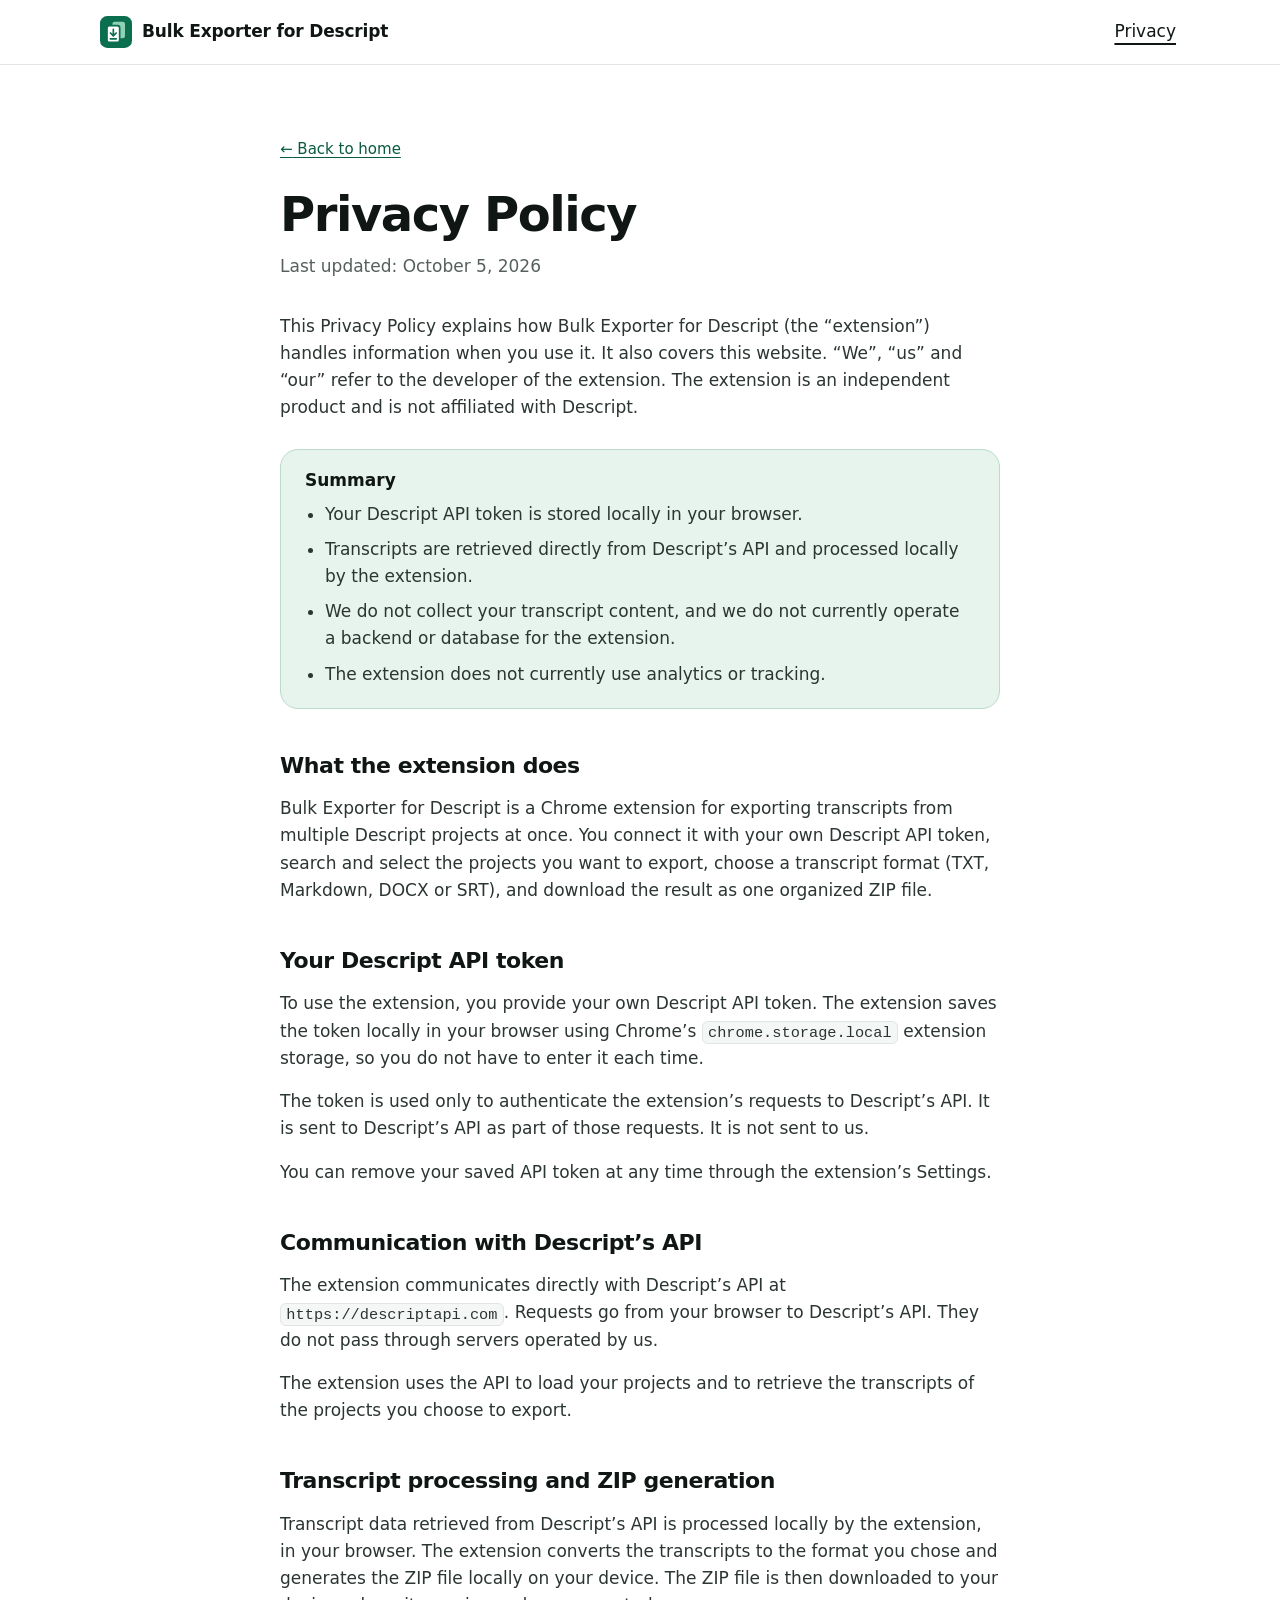
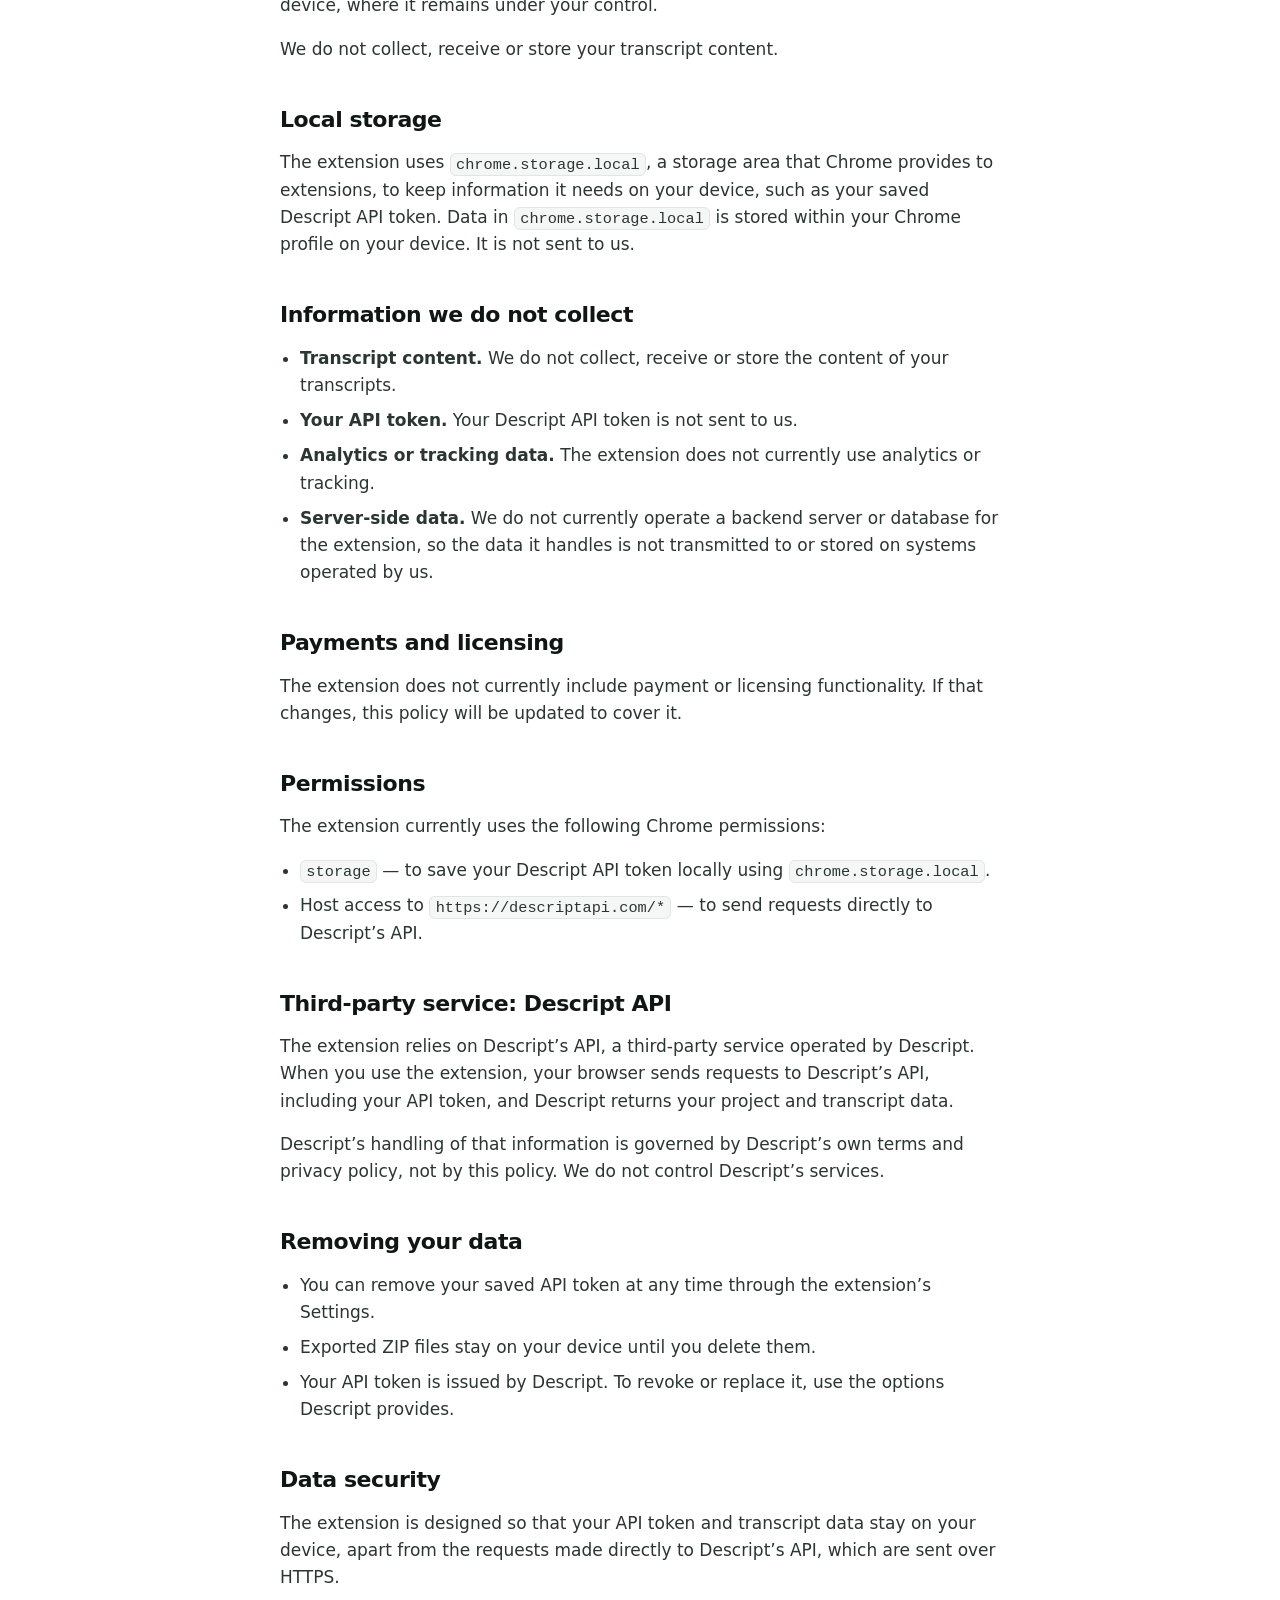
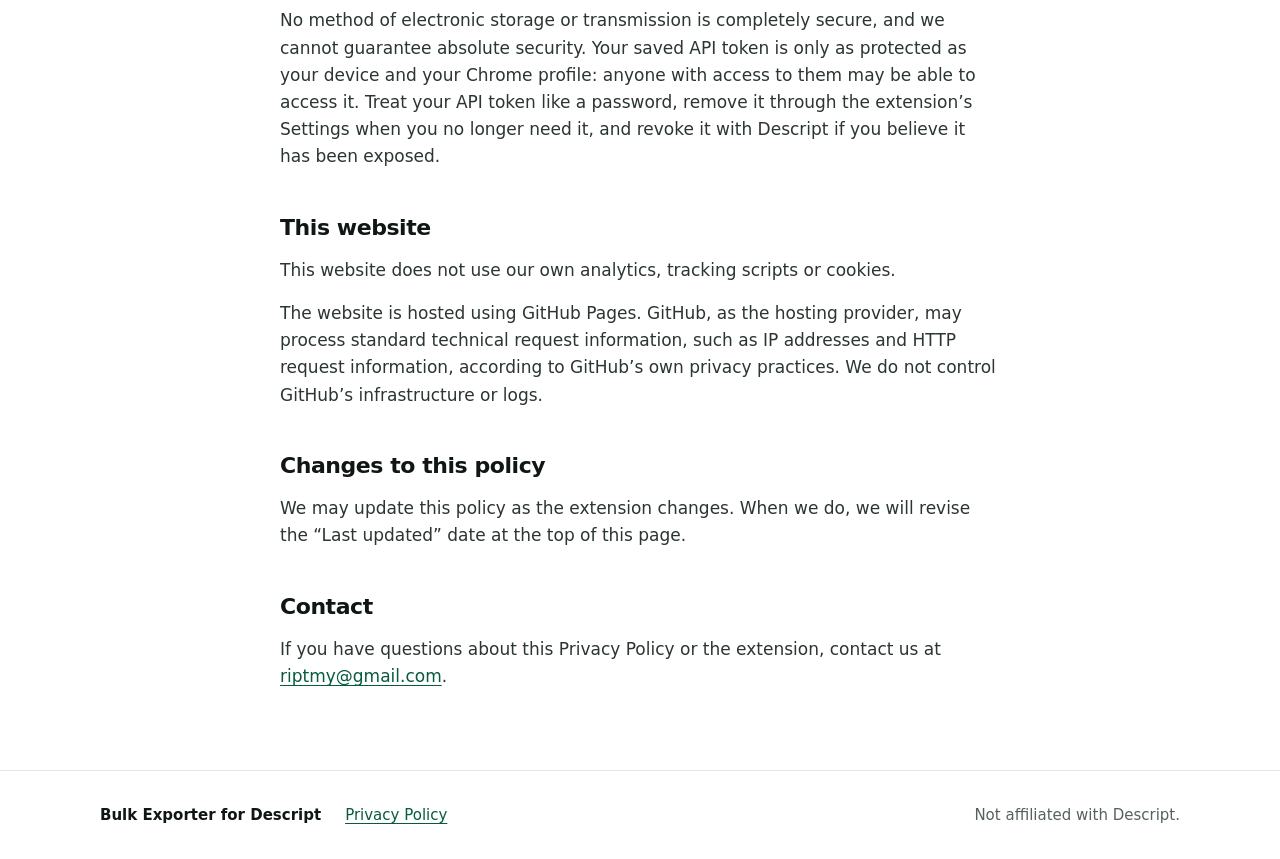
==== privacy.html @ dbeac1ea "Add Bulk Exporter product website" ====
<!doctype html>
<html lang="en">
<head>
  <meta charset="utf-8">
  <meta name="viewport" content="width=device-width, initial-scale=1">
  <title>Privacy Policy — Bulk Exporter for Descript</title>
  <meta name="description" content="How Bulk Exporter for Descript handles your Descript API token and transcript data.">
  <meta property="og:type" content="website">
  <meta property="og:site_name" content="Bulk Exporter for Descript">
  <meta property="og:title" content="Privacy Policy — Bulk Exporter for Descript">
  <meta property="og:description" content="How Bulk Exporter for Descript handles your Descript API token and transcript data.">
  <meta property="og:url" content="https://distortion0.github.io/bulk-exporter-site/privacy.html">
  <meta property="og:locale" content="en_US">
  <link rel="icon" type="image/svg+xml" href="assets/brand-mark.svg">
  <link rel="stylesheet" href="styles.css">
</head>
<body>
  <a class="skip-link" href="#main">Skip to content</a>

  <header class="site-header">
    <div class="container header-inner">
      <a class="brand" href="index.html">
        <img src="assets/brand-mark.svg" alt="" width="32" height="32">
        <span>Bulk Exporter for Descript</span>
      </a>
      <nav aria-label="Primary">
        <a class="nav-link" href="privacy.html" aria-current="page">Privacy</a>
      </nav>
    </div>
  </header>

  <main id="main" class="policy">
    <article class="container container--narrow">
      <p class="back-link"><a href="index.html"><span aria-hidden="true">←</span> Back to home</a></p>

      <h1>Privacy Policy</h1>
      <p class="policy-meta">Last updated: <time datetime="2026-10-05">October 5, 2026</time></p>

      <div class="policy-body">
        <p>This Privacy Policy explains how Bulk Exporter for Descript (the “extension”) handles information when you use it. It also covers this website. “We”, “us” and “our” refer to the developer of the extension. The extension is an independent product and is not affiliated with Descript.</p>

        <section class="summary" aria-labelledby="summary-title">
          <h2 id="summary-title">Summary</h2>
          <ul>
            <li>Your Descript API token is stored locally in your browser.</li>
            <li>Transcripts are retrieved directly from Descript’s API and processed locally by the extension.</li>
            <li>We do not collect your transcript content, and we do not currently operate a backend or database for the extension.</li>
            <li>The extension does not currently use analytics or tracking.</li>
          </ul>
        </section>

        <h2>What the extension does</h2>
        <p>Bulk Exporter for Descript is a Chrome extension for exporting transcripts from multiple Descript projects at once. You connect it with your own Descript API token, search and select the projects you want to export, choose a transcript format (TXT, Markdown, DOCX or SRT), and download the result as one organized ZIP file.</p>

        <h2>Your Descript API token</h2>
        <p>To use the extension, you provide your own Descript API token. The extension saves the token locally in your browser using Chrome’s <code>chrome.storage.local</code> extension storage, so you do not have to enter it each time.</p>
        <p>The token is used only to authenticate the extension’s requests to Descript’s API. It is sent to Descript’s API as part of those requests. It is not sent to us.</p>
        <p>You can remove your saved API token at any time through the extension’s Settings.</p>

        <h2>Communication with Descript’s API</h2>
        <p>The extension communicates directly with Descript’s API at <code>https://descriptapi.com</code>. Requests go from your browser to Descript’s API. They do not pass through servers operated by us.</p>
        <p>The extension uses the API to load your projects and to retrieve the transcripts of the projects you choose to export.</p>

        <h2>Transcript processing and ZIP generation</h2>
        <p>Transcript data retrieved from Descript’s API is processed locally by the extension, in your browser. The extension converts the transcripts to the format you chose and generates the ZIP file locally on your device. The ZIP file is then downloaded to your device, where it remains under your control.</p>
        <p>We do not collect, receive or store your transcript content.</p>

        <h2>Local storage</h2>
        <p>The extension uses <code>chrome.storage.local</code>, a storage area that Chrome provides to extensions, to keep information it needs on your device, such as your saved Descript API token. Data in <code>chrome.storage.local</code> is stored within your Chrome profile on your device. It is not sent to us.</p>

        <h2>Information we do not collect</h2>
        <ul>
          <li><strong>Transcript content.</strong> We do not collect, receive or store the content of your transcripts.</li>
          <li><strong>Your API token.</strong> Your Descript API token is not sent to us.</li>
          <li><strong>Analytics or tracking data.</strong> The extension does not currently use analytics or tracking.</li>
          <li><strong>Server-side data.</strong> We do not currently operate a backend server or database for the extension, so the data it handles is not transmitted to or stored on systems operated by us.</li>
        </ul>

        <h2>Payments and licensing</h2>
        <p>The extension does not currently include payment or licensing functionality. If that changes, this policy will be updated to cover it.</p>

        <h2>Permissions</h2>
        <p>The extension currently uses the following Chrome permissions:</p>
        <ul>
          <li><code>storage</code> — to save your Descript API token locally using <code>chrome.storage.local</code>.</li>
          <li>Host access to <code>https://descriptapi.com/*</code> — to send requests directly to Descript’s API.</li>
        </ul>

        <h2>Third-party service: Descript API</h2>
        <p>The extension relies on Descript’s API, a third-party service operated by Descript. When you use the extension, your browser sends requests to Descript’s API, including your API token, and Descript returns your project and transcript data.</p>
        <p>Descript’s handling of that information is governed by Descript’s own terms and privacy policy, not by this policy. We do not control Descript’s services.</p>

        <h2>Removing your data</h2>
        <ul>
          <li>You can remove your saved API token at any time through the extension’s Settings.</li>
          <li>Exported ZIP files stay on your device until you delete them.</li>
          <li>Your API token is issued by Descript. To revoke or replace it, use the options Descript provides.</li>
        </ul>

        <h2>Data security</h2>
        <p>The extension is designed so that your API token and transcript data stay on your device, apart from the requests made directly to Descript’s API, which are sent over HTTPS.</p>
        <p>No method of electronic storage or transmission is completely secure, and we cannot guarantee absolute security. Your saved API token is only as protected as your device and your Chrome profile: anyone with access to them may be able to access it. Treat your API token like a password, remove it through the extension’s Settings when you no longer need it, and revoke it with Descript if you believe it has been exposed.</p>

        <h2>This website</h2>
        <p>This website does not use our own analytics, tracking scripts or cookies.</p>
        <p>The website is hosted using GitHub Pages. GitHub, as the hosting provider, may process standard technical request information, such as IP addresses and HTTP request information, according to GitHub’s own privacy practices. We do not control GitHub’s infrastructure or logs.</p>

        <h2>Changes to this policy</h2>
        <p>We may update this policy as the extension changes. When we do, we will revise the “Last updated” date at the top of this page.</p>

        <h2>Contact</h2>
        <p>If you have questions about this Privacy Policy or the extension, contact us at <a href="mailto:riptmy@gmail.com">riptmy@gmail.com</a>.</p>
      </div>
    </article>
  </main>

  <footer class="site-footer">
    <div class="container footer-inner">
      <p class="footer-name">Bulk Exporter for Descript</p>
      <p><a href="privacy.html" aria-current="page">Privacy Policy</a></p>
      <p class="footer-note">Not affiliated with Descript.</p>
    </div>
  </footer>
</body>
</html>
---- styles.css ----
/* Bulk Exporter for Descript — site styles */

:root {
  color-scheme: light;

  --bg: #ffffff;
  --bg-subtle: #f5f7f6;
  --ink: #0f1614;
  --text: #2b3531;
  --muted: #56615c;
  --line: #e1e6e3;
  --line-strong: #c9d1cd;
  --accent: #0b6e4f;
  --accent-strong: #085a40;
  --accent-soft: #e7f4ee;
  --accent-line: #b9dccb;

  --radius-sm: 6px;
  --radius: 12px;
  --radius-lg: 18px;
  --container: 1080px;

  --font-sans: system-ui, -apple-system, "Segoe UI", Roboto, "Helvetica Neue", Arial, sans-serif;
  --font-mono: ui-monospace, SFMono-Regular, Menlo, Consolas, "Liberation Mono", monospace;
}

/* Base */

*,
*::before,
*::after {
  box-sizing: border-box;
}

html {
  -webkit-text-size-adjust: 100%;
  text-size-adjust: 100%;
}

body {
  margin: 0;
  background: var(--bg);
  color: var(--text);
  font-family: var(--font-sans);
  font-size: 1.0625rem;
  line-height: 1.6;
  -webkit-font-smoothing: antialiased;
}

h1,
h2,
h3,
p,
ul,
ol {
  margin: 0;
}

h1,
h2,
h3 {
  color: var(--ink);
  font-weight: 700;
  text-wrap: balance;
}

h1 {
  font-size: clamp(2.25rem, 1.4rem + 3.6vw, 3.75rem);
  line-height: 1.05;
  letter-spacing: -0.03em;
}

h2 {
  font-size: clamp(1.5rem, 1.2rem + 1.4vw, 2rem);
  line-height: 1.2;
  letter-spacing: -0.02em;
}

h3 {
  font-size: 1.1875rem;
  line-height: 1.3;
  letter-spacing: -0.01em;
}

img,
svg {
  display: block;
  max-width: 100%;
}

a {
  color: var(--accent-strong);
  text-decoration-thickness: 1px;
  text-underline-offset: 0.18em;
  transition: color 0.15s ease;
}

a:hover {
  color: var(--ink);
}

:focus-visible {
  outline: 3px solid var(--accent);
  outline-offset: 3px;
  border-radius: 4px;
}

code {
  font-family: var(--font-mono);
  font-size: 0.9em;
  padding: 0.1em 0.35em;
  background: var(--bg-subtle);
  border: 1px solid var(--line);
  border-radius: var(--radius-sm);
  overflow-wrap: anywhere;
}

.container {
  width: min(100% - 2.5rem, var(--container));
  margin-inline: auto;
}

.container--narrow {
  --container: 720px;
}

.skip-link {
  position: absolute;
  top: -4rem;
  left: 1rem;
  z-index: 10;
  padding: 0.6rem 1rem;
  background: var(--ink);
  color: #ffffff;
  border-radius: var(--radius-sm);
}

.skip-link:hover {
  color: #ffffff;
}

.skip-link:focus {
  top: 1rem;
}

.sprite {
  position: absolute;
  width: 0;
  height: 0;
  overflow: hidden;
}

.icon {
  fill: none;
  stroke: currentColor;
  stroke-width: 1.75;
  stroke-linecap: round;
  stroke-linejoin: round;
}

/* Header */

.site-header {
  border-bottom: 1px solid var(--line);
}

.header-inner {
  display: flex;
  align-items: center;
  justify-content: space-between;
  gap: 1rem;
  min-height: 4rem;
}

.brand {
  display: inline-flex;
  align-items: center;
  gap: 0.625rem;
  min-width: 0;
  color: var(--ink);
  font-weight: 600;
  line-height: 1.25;
  letter-spacing: -0.01em;
  text-decoration: none;
}

.brand img {
  flex: none;
  width: 2rem;
  height: 2rem;
}

.nav-link {
  padding: 0.5rem 0.25rem;
  color: var(--text);
  font-weight: 500;
  text-decoration: none;
}

.nav-link:hover {
  color: var(--accent-strong);
  text-decoration: underline;
}

.nav-link[aria-current="page"] {
  color: var(--ink);
  text-decoration: underline;
  text-decoration-thickness: 2px;
  text-underline-offset: 0.35em;
}

/* Hero */

.hero {
  padding: clamp(3rem, 8vw, 6rem) 0 clamp(3rem, 8vw, 5.5rem);
}

.hero-inner {
  display: grid;
  grid-template-columns: minmax(0, 1.2fr) minmax(0, 0.8fr);
  gap: clamp(2rem, 5vw, 4.5rem);
  align-items: center;
}

.kicker {
  margin-bottom: 1rem;
  color: var(--accent-strong);
  font-size: 0.9375rem;
  font-weight: 600;
}

.hero-lead {
  max-width: 34rem;
  margin-top: 1.25rem;
  font-size: clamp(1.0625rem, 1rem + 0.5vw, 1.25rem);
  line-height: 1.5;
}

.hero-formats {
  margin-top: 0.75rem;
  color: var(--muted);
}

.status {
  display: inline-flex;
  align-items: center;
  gap: 0.625rem;
  margin-top: 2rem;
  padding: 0.8rem 1.25rem 0.8rem 1.1rem;
  background: var(--accent-soft);
  border: 1px solid var(--accent-line);
  border-radius: 999px;
  color: var(--accent-strong);
  font-weight: 600;
  line-height: 1.2;
}

.status-dot {
  flex: none;
  width: 0.625rem;
  height: 0.625rem;
  background: var(--accent);
  border-radius: 50%;
}

/* Hero illustration (decorative) */

.hero-visual {
  padding: 1.25rem;
  background: var(--bg-subtle);
  border: 1px solid var(--line);
  border-radius: var(--radius-lg);
}

.pick {
  display: flex;
  align-items: center;
  gap: 0.75rem;
  padding: 0.8rem 0.9rem;
  background: var(--bg);
  border: 1px solid var(--line);
  border-radius: var(--radius);
}

.pick + .pick {
  margin-top: 0.625rem;
}

.pick-box {
  display: grid;
  flex: none;
  place-items: center;
  width: 1.25rem;
  height: 1.25rem;
  border: 1.5px solid var(--line-strong);
  border-radius: var(--radius-sm);
}

.pick.is-on .pick-box {
  background: var(--accent);
  border-color: var(--accent);
}

.pick.is-on .pick-box::after {
  content: "";
  width: 0.32rem;
  height: 0.6rem;
  border: solid #ffffff;
  border-width: 0 2px 2px 0;
  transform: translateY(-1px) rotate(45deg);
}

.pick-icon {
  flex: none;
  width: 1.25rem;
  height: 1.25rem;
  color: var(--muted);
}

.bar {
  height: 0.5rem;
  background: var(--line-strong);
  border-radius: 999px;
}

.bar--w1 { width: 58%; }
.bar--w2 { width: 40%; }
.bar--w3 { width: 66%; }
.bar--w4 { width: 48%; }

.pick:not(.is-on) .pick-icon,
.pick:not(.is-on) .bar {
  opacity: 0.55;
}

.flow {
  display: grid;
  place-items: center;
  padding: 0.75rem 0;
  color: var(--accent);
}

.flow svg {
  width: 1.5rem;
  height: 1.5rem;
  stroke-width: 2;
}

.zip {
  display: flex;
  align-items: center;
  gap: 0.75rem;
  padding: 0.9rem;
  background: var(--accent-soft);
  border: 1px solid var(--accent-line);
  border-radius: var(--radius);
  color: var(--accent-strong);
}

.zip svg {
  flex: none;
  width: 1.5rem;
  height: 1.5rem;
}

.zip .bar {
  width: 46%;
  background: var(--accent-line);
}

.zip-tag {
  margin-left: auto;
  padding: 0.2rem 0.5rem;
  background: var(--bg);
  border: 1px solid var(--accent-line);
  border-radius: var(--radius-sm);
  font-family: var(--font-mono);
  font-size: 0.8125rem;
  font-weight: 600;
  line-height: 1.2;
}

/* Sections */

.section {
  padding: clamp(3rem, 7vw, 5rem) 0;
}

.section--subtle {
  background: var(--bg-subtle);
}

.eyebrow {
  margin-bottom: 0.75rem;
  color: var(--accent-strong);
  font-size: 0.8125rem;
  font-weight: 600;
  letter-spacing: 0.08em;
  text-transform: uppercase;
}

/* How it works */

.steps {
  display: grid;
  grid-template-columns: repeat(3, minmax(0, 1fr));
  gap: 1.25rem;
  margin-top: 2rem;
  padding: 0;
  list-style: none;
}

.step {
  padding: 1.5rem;
  background: var(--bg);
  border: 1px solid var(--line);
  border-radius: var(--radius-lg);
}

.step-num {
  display: grid;
  place-items: center;
  width: 2rem;
  height: 2rem;
  margin-bottom: 1rem;
  background: var(--accent);
  border-radius: 50%;
  color: #ffffff;
  font-size: 0.9375rem;
  font-weight: 700;
}

.step p {
  margin-top: 0.375rem;
}

/* Privacy summary */

.split {
  display: grid;
  grid-template-columns: minmax(0, 0.85fr) minmax(0, 1.15fr);
  gap: clamp(2rem, 5vw, 4rem);
  align-items: start;
}

.split-lead {
  max-width: 30rem;
  margin-top: 1rem;
}

.split-link {
  margin-top: 1.25rem;
  font-weight: 600;
}

.facts {
  padding: 0;
  border: 1px solid var(--line);
  border-radius: var(--radius-lg);
  list-style: none;
}

.facts li {
  display: flex;
  align-items: flex-start;
  gap: 0.875rem;
  padding: 1rem 1.25rem;
}

.facts li + li {
  border-top: 1px solid var(--line);
}

.facts svg {
  flex: none;
  width: 1.25rem;
  height: 1.25rem;
  margin-top: 0.2rem;
  color: var(--accent);
  stroke-width: 2.25;
}

/* Formats */

.formats {
  display: grid;
  grid-template-columns: repeat(4, minmax(0, 1fr));
  gap: 1rem;
  margin-top: 2rem;
  padding: 0;
  list-style: none;
}

.format {
  padding: 1.125rem 1.25rem;
  background: var(--bg);
  border: 1px solid var(--line);
  border-radius: var(--radius);
}

.format-ext {
  display: inline-block;
  padding: 0.15rem 0.45rem;
  background: var(--accent-soft);
  border-radius: var(--radius-sm);
  color: var(--accent-strong);
  font-family: var(--font-mono);
  font-size: 0.8125rem;
  line-height: 1.4;
}

.format-name {
  display: block;
  margin-top: 0.75rem;
  color: var(--ink);
  font-size: 1.125rem;
  font-weight: 600;
  line-height: 1.3;
}

.format-desc {
  display: block;
  color: var(--muted);
  font-size: 0.9375rem;
}

/* Footer */

.site-footer {
  padding: 2rem 0;
  border-top: 1px solid var(--line);
  color: var(--muted);
  font-size: 0.9375rem;
}

.footer-inner {
  display: flex;
  flex-wrap: wrap;
  align-items: center;
  gap: 0.5rem 1.5rem;
}

.footer-name {
  color: var(--ink);
  font-weight: 600;
}

.footer-note {
  margin-left: auto;
}

/* Privacy Policy page */

.policy {
  padding: clamp(2.5rem, 6vw, 4.5rem) 0 clamp(3rem, 7vw, 5rem);
}

.back-link {
  margin-bottom: 1.75rem;
  font-size: 0.9375rem;
}

.policy h1 {
  font-size: clamp(2rem, 1.5rem + 2.4vw, 3rem);
}

.policy-meta {
  margin-top: 0.875rem;
  color: var(--muted);
}

.policy-body {
  margin-top: 2rem;
}

.policy-body > * + * {
  margin-top: 1rem;
}

.policy-body > h2 {
  margin-top: 2.75rem;
  font-size: 1.375rem;
}

.policy-body ul {
  padding-left: 1.25rem;
}

.policy-body li + li {
  margin-top: 0.5rem;
}

.summary {
  margin-top: 1.75rem;
  padding: 1.25rem 1.5rem;
  background: var(--accent-soft);
  border: 1px solid var(--accent-line);
  border-radius: var(--radius-lg);
}

.summary h2 {
  font-size: 1.0625rem;
  letter-spacing: 0;
}

.summary ul {
  margin-top: 0.625rem;
}

/* Responsive */

@media (max-width: 860px) {
  .hero-inner,
  .split {
    grid-template-columns: minmax(0, 1fr);
  }

  .hero-visual {
    max-width: 30rem;
  }
}

@media (max-width: 720px) {
  .steps {
    grid-template-columns: minmax(0, 1fr);
  }
}

@media (max-width: 640px) {
  .formats {
    grid-template-columns: repeat(2, minmax(0, 1fr));
  }

  .footer-note {
    width: 100%;
    margin-left: 0;
  }
}

@media (max-width: 420px) {
  .brand {
    font-size: 0.9375rem;
  }
}

@media (prefers-reduced-motion: reduce) {
  *,
  *::before,
  *::after {
    transition: none !important;
    animation: none !important;
    scroll-behavior: auto !important;
  }
}
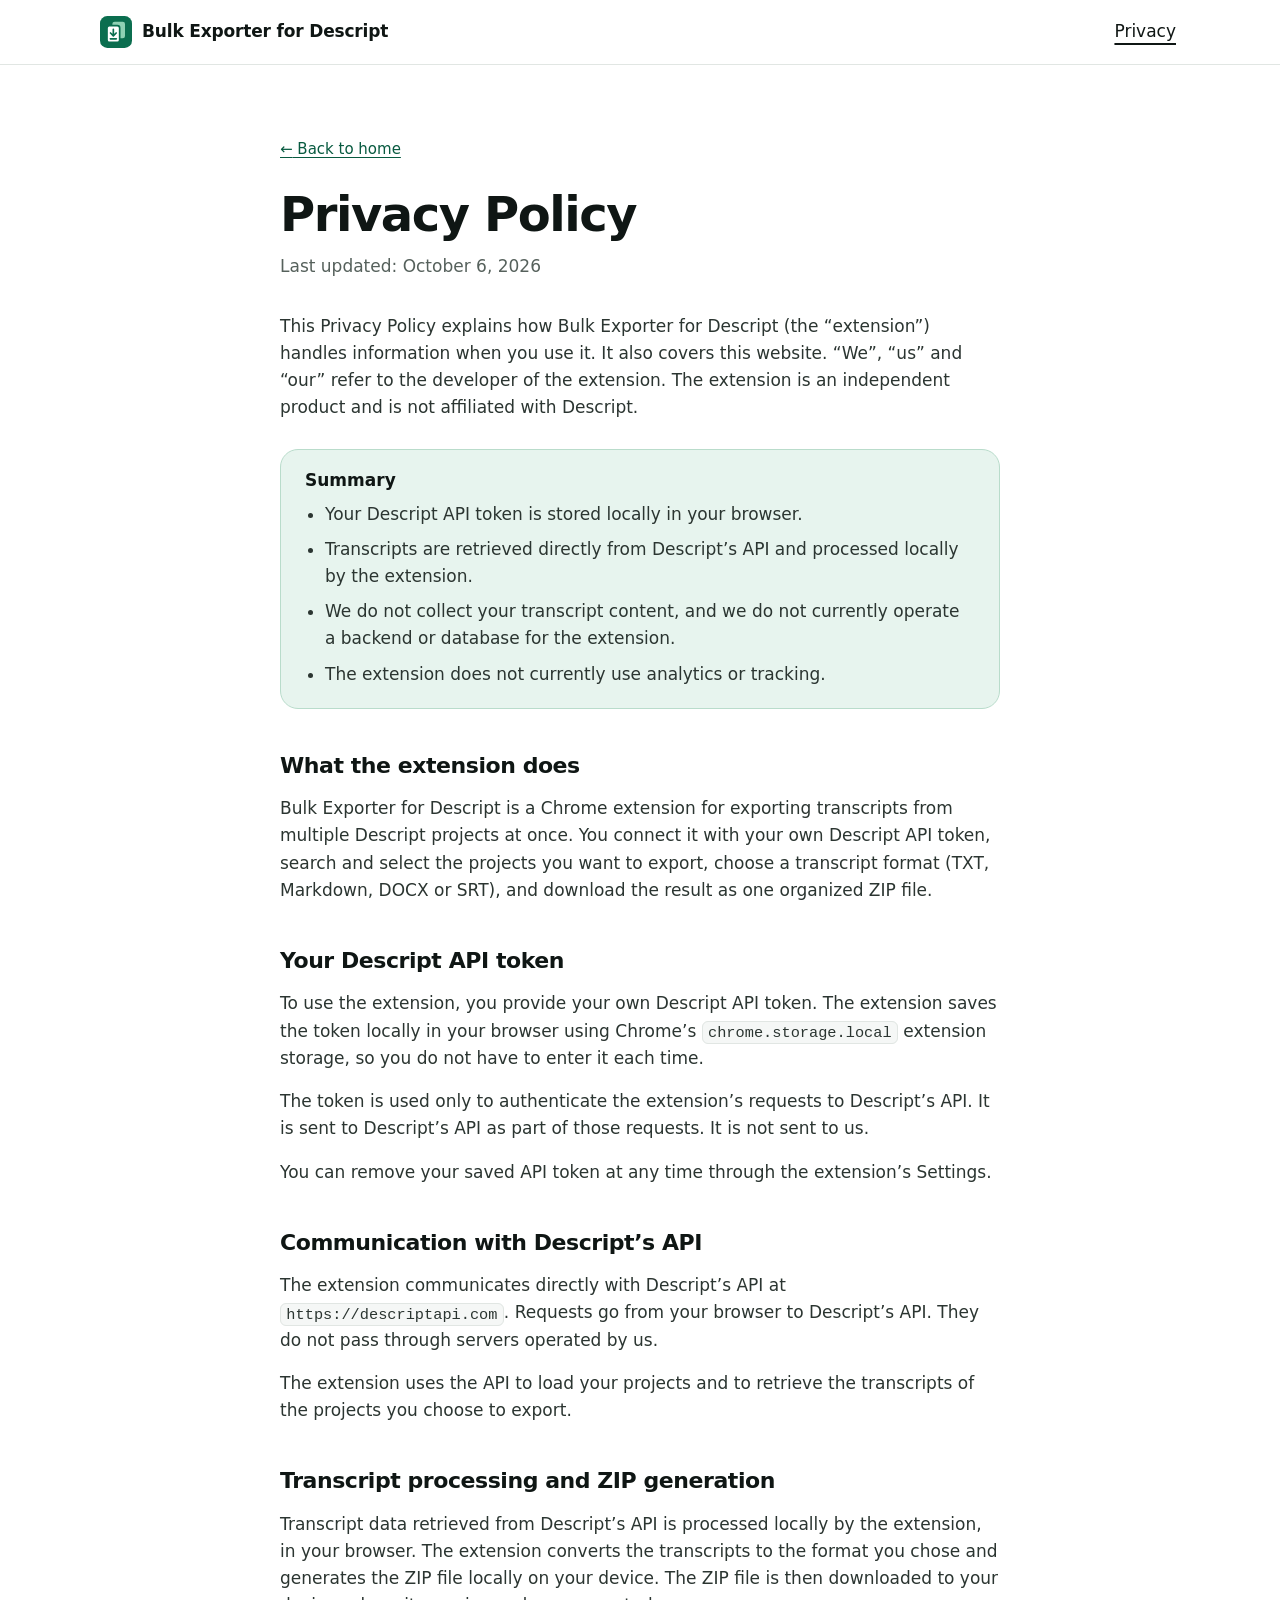
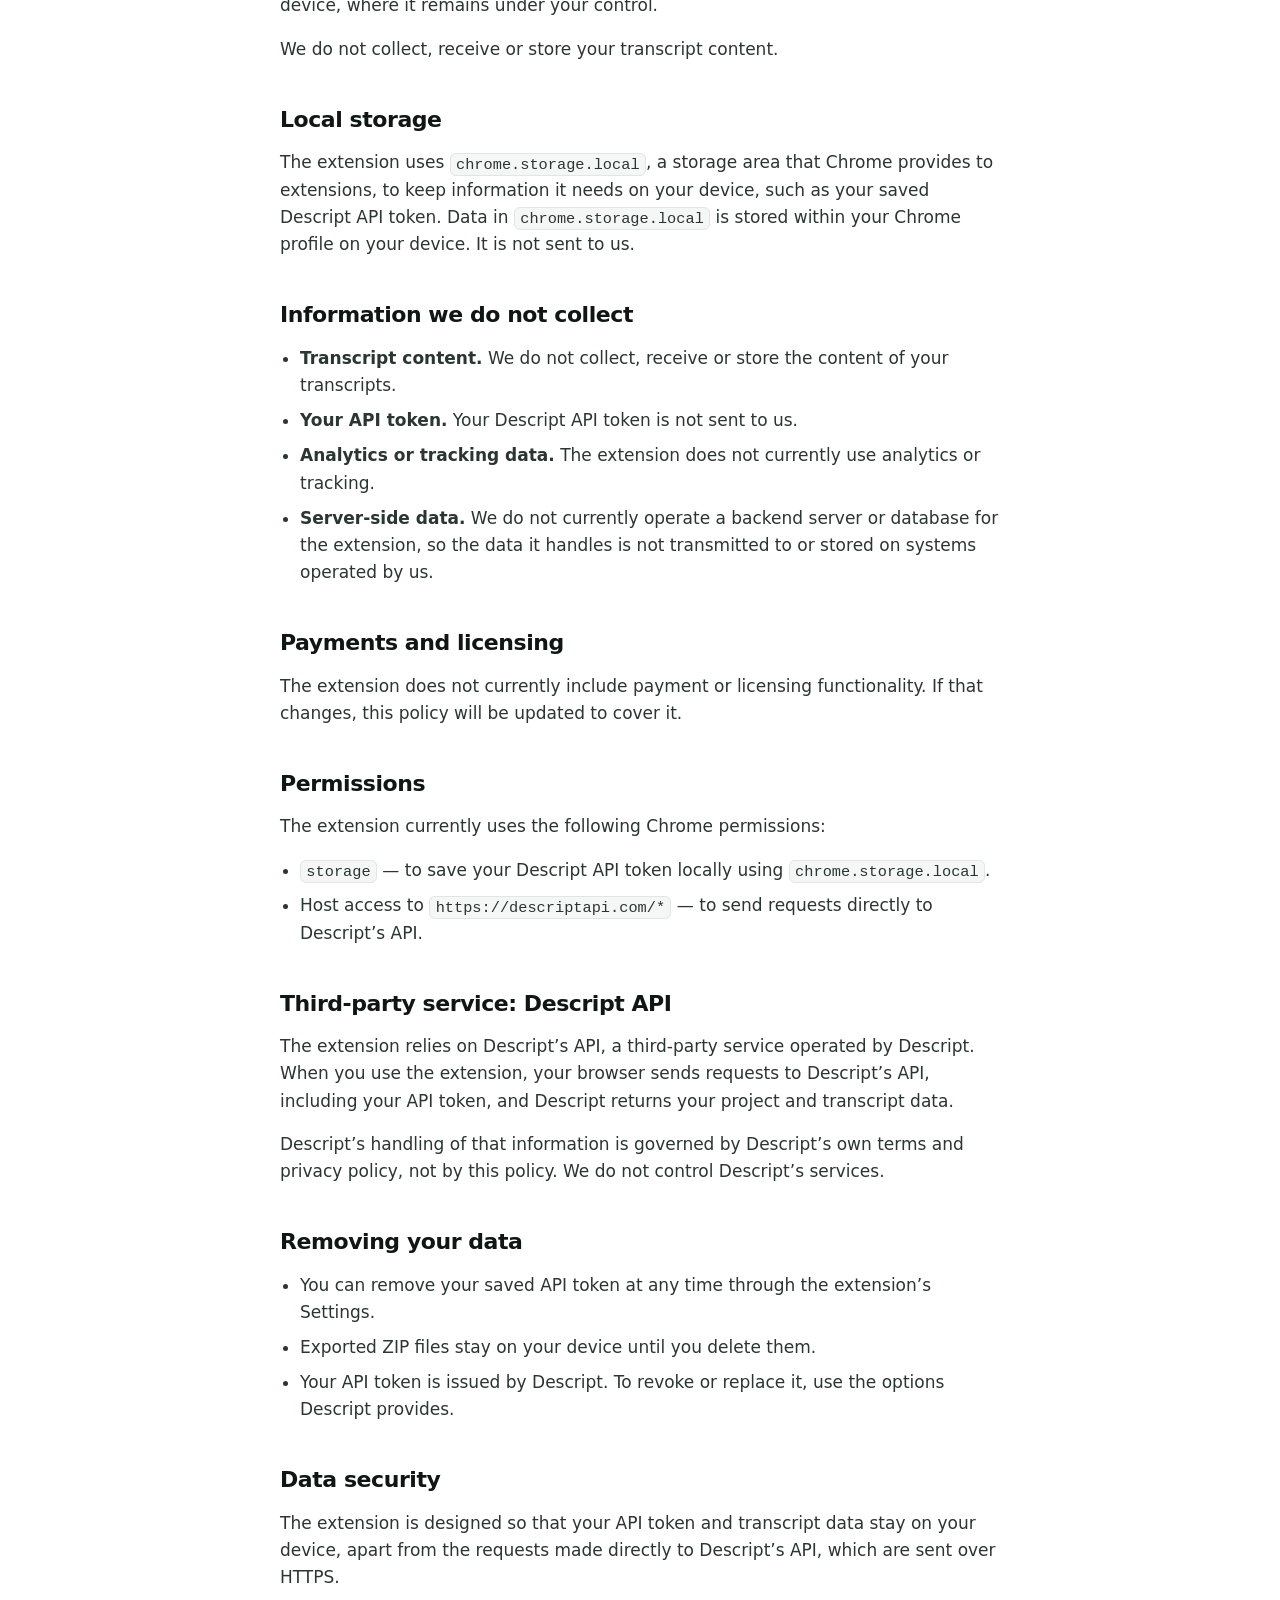
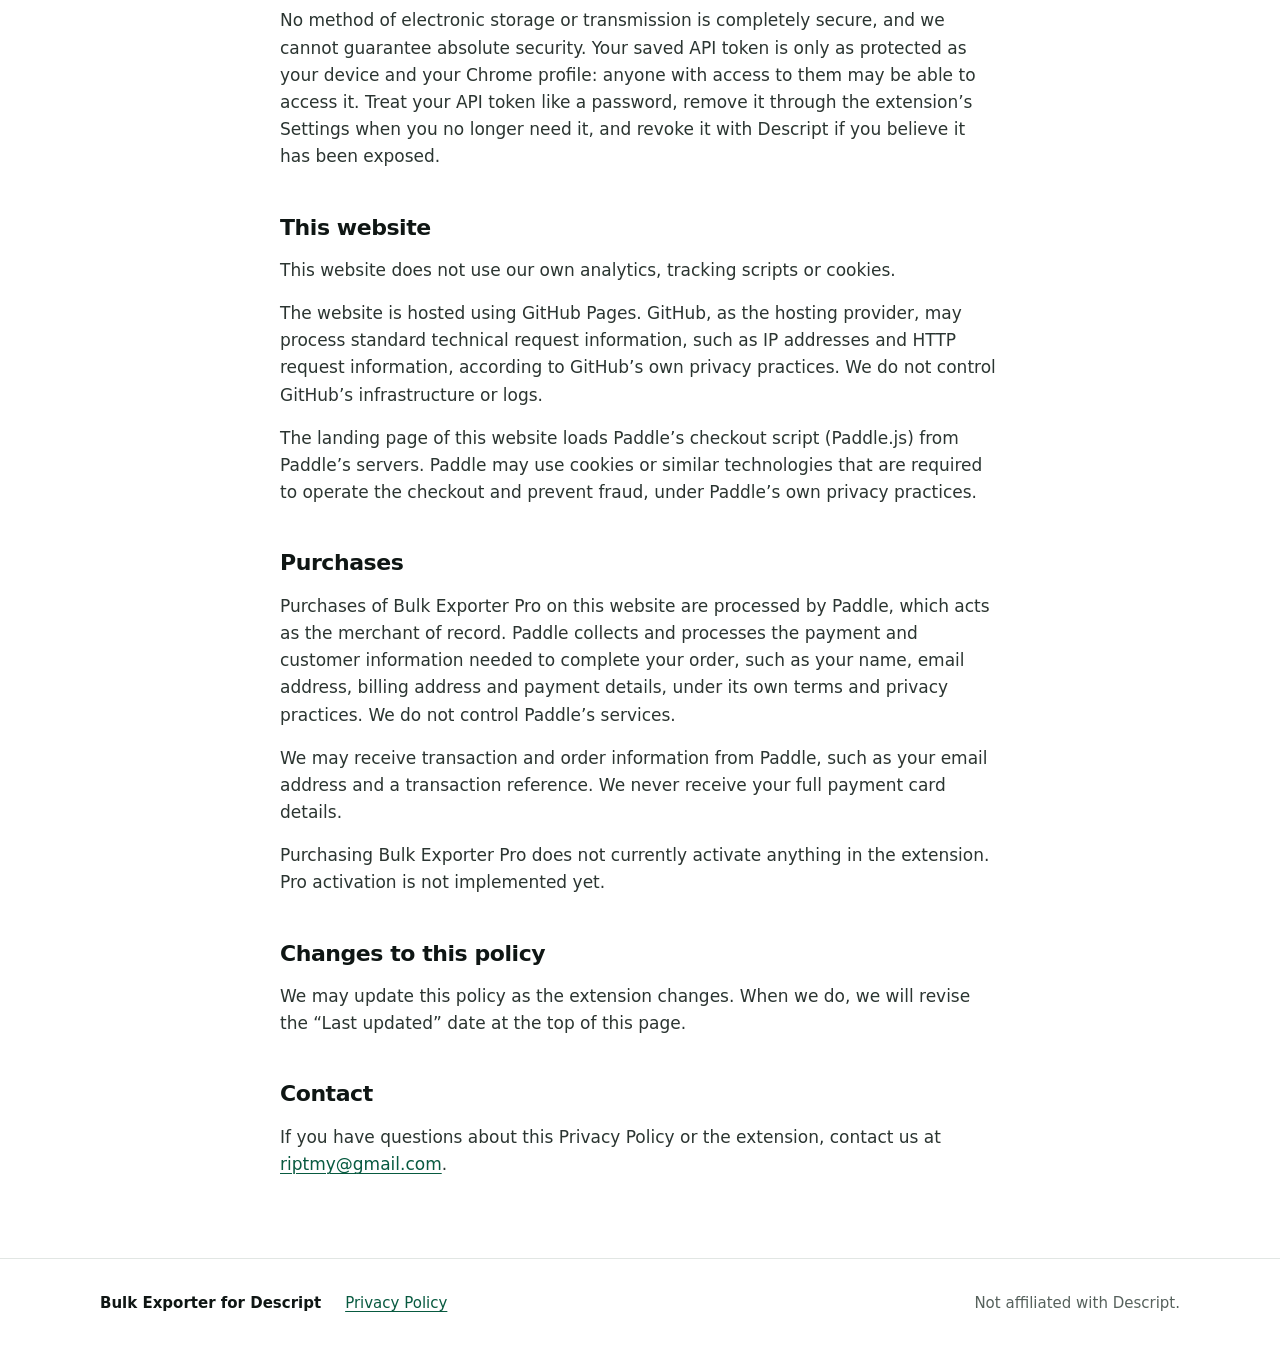
==== commit c8919b2a: "Add Paddle sandbox checkout for Pro Wire up Paddle.js (sandbox) on the landing page with a Buy Pro b" ====
--- a/privacy.html
+++ b/privacy.html
@@ -34,7 +34,7 @@
       <p class="back-link"><a href="index.html"><span aria-hidden="true">←</span> Back to home</a></p>
 
       <h1>Privacy Policy</h1>
-      <p class="policy-meta">Last updated: <time datetime="2026-10-05">October 5, 2026</time></p>
+      <p class="policy-meta">Last updated: <time datetime="2026-10-06">October 6, 2026</time></p>
 
       <div class="policy-body">
         <p>This Privacy Policy explains how Bulk Exporter for Descript (the “extension”) handles information when you use it. It also covers this website. “We”, “us” and “our” refer to the developer of the extension. The extension is an independent product and is not affiliated with Descript.</p>
@@ -104,6 +104,12 @@
         <h2>This website</h2>
         <p>This website does not use our own analytics, tracking scripts or cookies.</p>
         <p>The website is hosted using GitHub Pages. GitHub, as the hosting provider, may process standard technical request information, such as IP addresses and HTTP request information, according to GitHub’s own privacy practices. We do not control GitHub’s infrastructure or logs.</p>
+        <p>The landing page of this website loads Paddle’s checkout script (Paddle.js) from Paddle’s servers. Paddle may use cookies or similar technologies that are required to operate the checkout and prevent fraud, under Paddle’s own privacy practices.</p>
+
+        <h2>Purchases</h2>
+        <p>Purchases of Bulk Exporter Pro on this website are processed by Paddle, which acts as the merchant of record. Paddle collects and processes the payment and customer information needed to complete your order, such as your name, email address, billing address and payment details, under its own terms and privacy practices. We do not control Paddle’s services.</p>
+        <p>We may receive transaction and order information from Paddle, such as your email address and a transaction reference. We never receive your full payment card details.</p>
+        <p>Purchasing Bulk Exporter Pro does not currently activate anything in the extension. Pro activation is not implemented yet.</p>
 
         <h2>Changes to this policy</h2>
         <p>We may update this policy as the extension changes. When we do, we will revise the “Last updated” date at the top of this page.</p>
--- a/styles.css
+++ b/styles.css
@@ -263,6 +263,84 @@
   border-radius: 50%;
 }
 
+/* Pro purchase */
+
+.hero-actions {
+  display: flex;
+  flex-wrap: wrap;
+  align-items: center;
+  gap: 0.75rem;
+  margin-top: 2rem;
+}
+
+.hero-actions .status {
+  margin-top: 0;
+}
+
+.button {
+  display: inline-flex;
+  align-items: center;
+  justify-content: center;
+  padding: 0.8rem 1.4rem;
+  background: var(--accent);
+  border: 1px solid var(--accent);
+  border-radius: 999px;
+  color: #ffffff;
+  font: inherit;
+  font-weight: 600;
+  line-height: 1.2;
+  cursor: pointer;
+  transition: background-color 0.15s ease, border-color 0.15s ease;
+}
+
+.button:hover {
+  background: var(--accent-strong);
+  border-color: var(--accent-strong);
+}
+
+.button:disabled {
+  background: var(--line-strong);
+  border-color: var(--line-strong);
+  color: var(--text);
+  cursor: not-allowed;
+}
+
+.hero-note {
+  max-width: 34rem;
+  margin-top: 1rem;
+  color: var(--muted);
+  font-size: 0.9375rem;
+}
+
+.checkout-mode,
+.checkout-status {
+  max-width: 34rem;
+  margin-top: 0.5rem;
+  color: var(--muted);
+  font-size: 0.9375rem;
+}
+
+.checkout-status.is-error {
+  color: #a32d2d;
+}
+
+.notice {
+  padding: 1.25rem 1.5rem;
+  background: #fdf6e3;
+  border: 1px solid #ecd9a3;
+  border-radius: var(--radius-lg);
+}
+
+.policy-body > .notice h2 {
+  margin-top: 0;
+  font-size: 1.0625rem;
+  letter-spacing: 0;
+}
+
+.notice p {
+  margin-top: 0.5rem;
+}
+
 /* Hero illustration (decorative) */
 
 .hero-visual {
